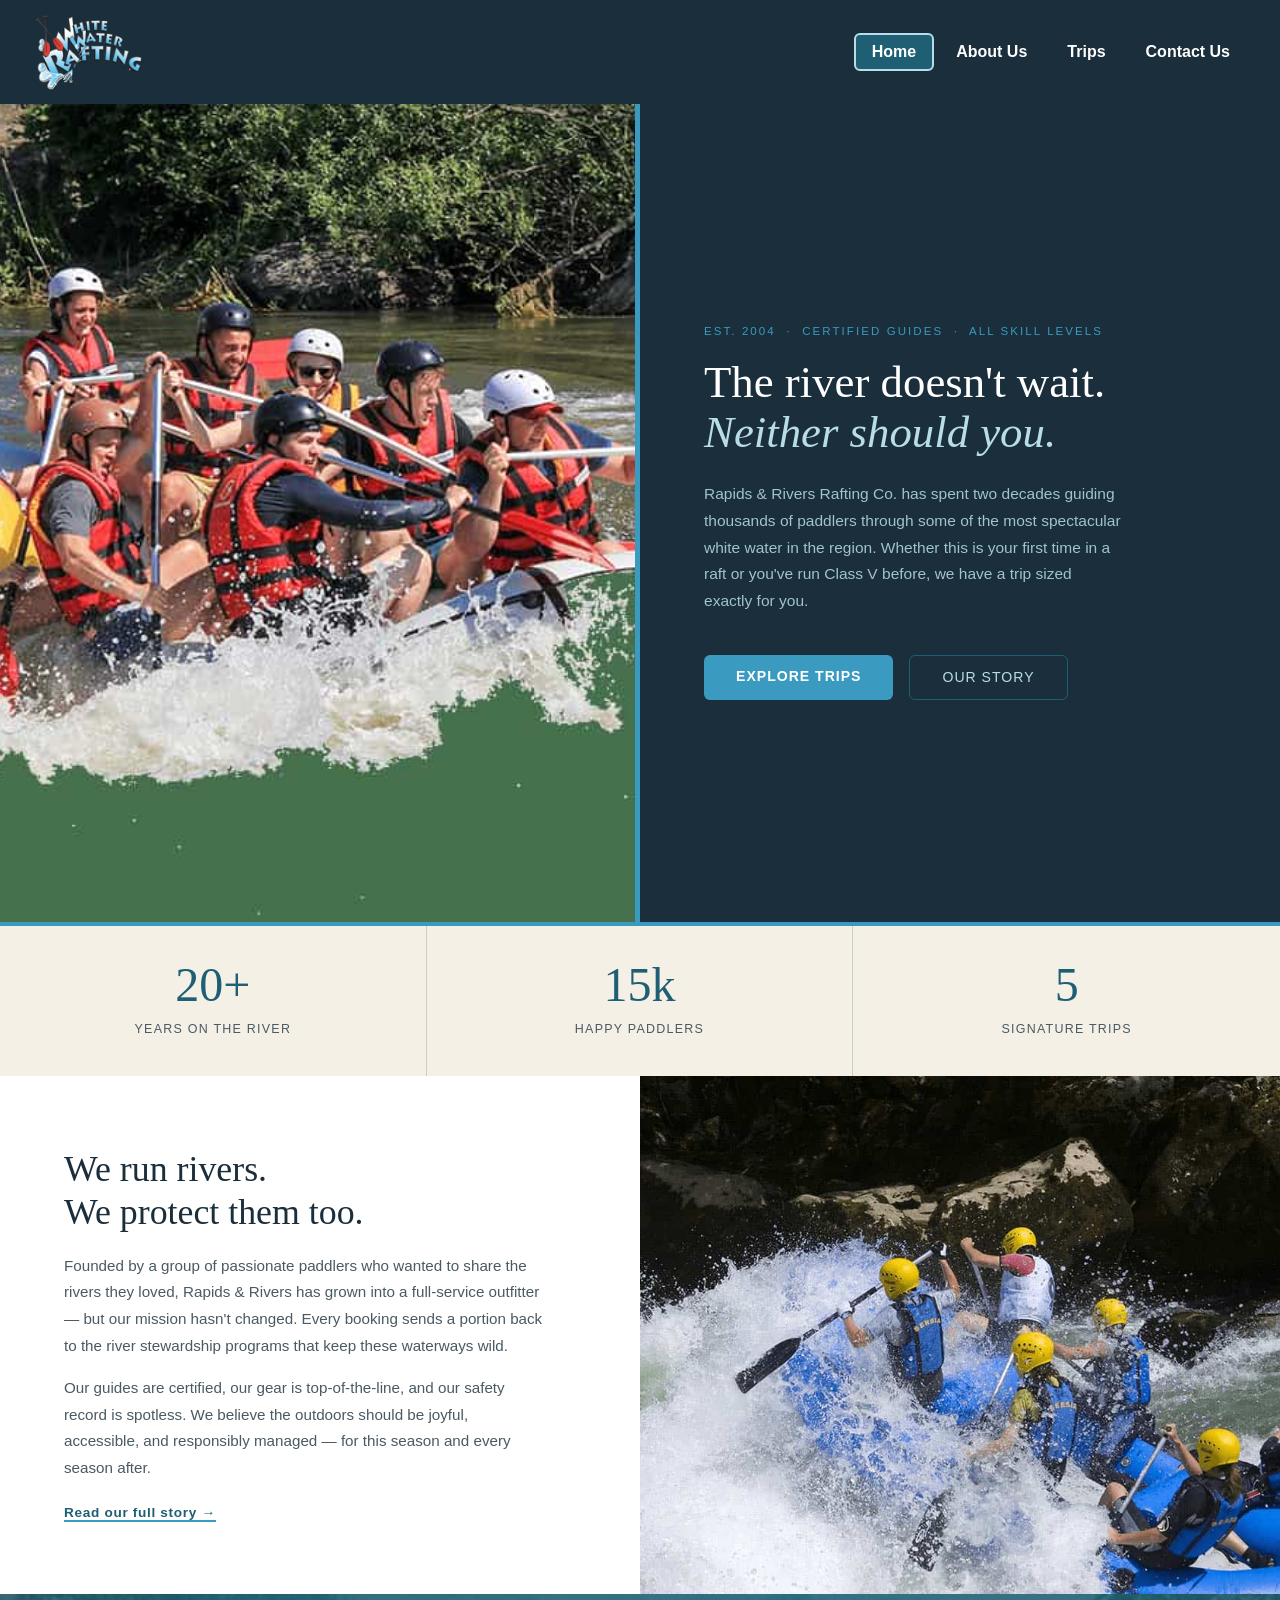
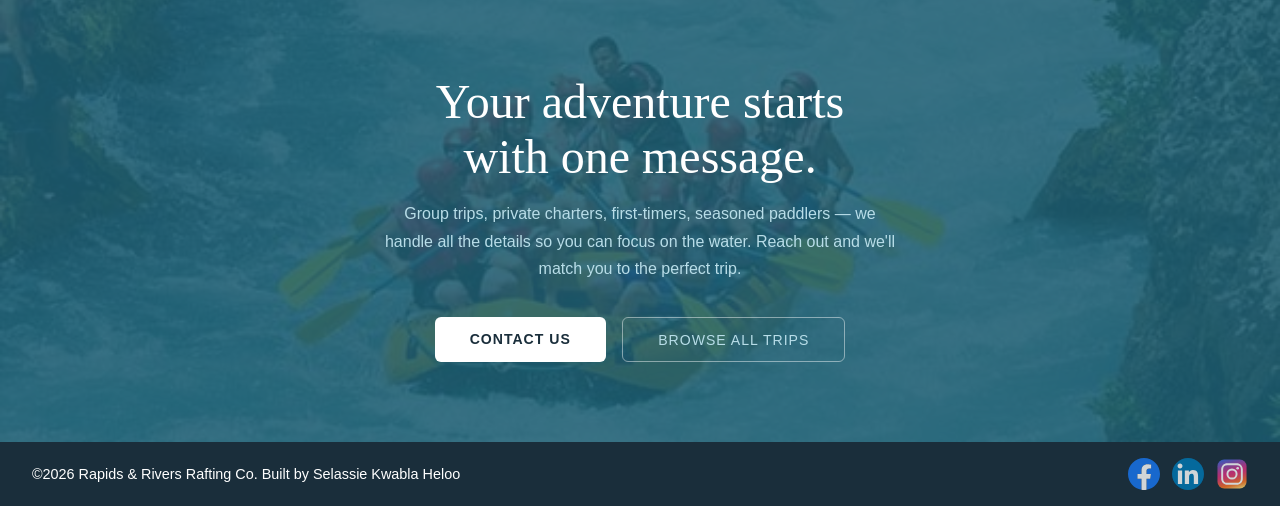
==== wwr/index.html @ 4402f6df "Rafting Site – Home and Trips Pages" ====
<!DOCTYPE html>
<html lang="en-US">

<head>
    <meta charset="utf-8">
    <meta name="viewport" content="width=device-width, initial-scale=1.0">
    <title>Rapids & Rivers Rafting Co. — White Water Adventures</title>
    <meta name="description"
      content="Rapids & Rivers Rafting Co. offers guided white-water rafting trips for every skill level. Explore our trips and book your river adventure today.">
    <meta name="author" content="Selassie Kwabla Heloo">
    <link rel="stylesheet" href="styles/rafting.css">
</head>

<body class="page-home">

    <header>
        <img src="images/logo.png" alt="Rapids & Rivers Rafting Co. logo">
        <nav>
            <a href="index.html" class="current">Home</a>
            <a href="about.html">About Us</a>
            <a href="trips.html">Trips</a>
            <a href="contact.html">Contact Us</a>
        </nav>
    </header>

    <main>

        <!-- ── Split Hero ── -->
        <section class="split-hero">
            <div class="split-hero__image">
                <img src="images/hero.jpg"
                  alt="A raft charging through white-water rapids at golden hour">
            </div>
            <div class="split-hero__content">
                <p class="split-hero__eyebrow">Est. 2004 &nbsp;·&nbsp; Certified Guides
                    &nbsp;·&nbsp; All Skill Levels</p>
                <h1 class="split-hero__headline">
                    The river doesn't wait.<br>
                    <em>Neither should you.</em>
                </h1>
                <p class="split-hero__body">
                    Rapids &amp; Rivers Rafting Co. has spent two decades guiding thousands of
                    paddlers through some of the most spectacular white water in the region.
                    Whether this is your first time in a raft or you've run Class&nbsp;V before,
                    we have a trip sized exactly for you.
                </p>
                <div class="hero-actions">
                    <a href="trips.html" class="btn-primary">Explore Trips</a>
                    <a href="about.html" class="btn-ghost">Our Story</a>
                </div>
            </div>
        </section>

        <!-- ── Trust Stats ── -->
        <div class="stats-bar">
            <div class="stat">
                <span class="stat__number">20+</span>
                <span class="stat__label">Years on the River</span>
            </div>
            <div class="stat">
                <span class="stat__number">15k</span>
                <span class="stat__label">Happy Paddlers</span>
            </div>
            <div class="stat">
                <span class="stat__number">5</span>
                <span class="stat__label">Signature Trips</span>
            </div>
        </div>

        <!-- ── Brand / Story Strip ── -->
        <div class="brand-strip">
            <div class="brand-strip__text">
                <h2>We run rivers.<br>We protect them too.</h2>
                <p>
                    Founded by a group of passionate paddlers who wanted to share the rivers they
                    loved, Rapids &amp; Rivers has grown into a full-service outfitter — but our
                    mission hasn't changed. Every booking sends a portion back to the river
                    stewardship programs that keep these waterways wild.
                </p>
                <p>
                    Our guides are certified, our gear is top-of-the-line, and our safety record
                    is spotless. We believe the outdoors should be joyful, accessible, and
                    responsibly managed — for this season and every season after.
                </p>
                <a href="about.html" class="story-link">Read our full story →</a>
            </div>
            <div class="brand-strip__image">
                <img src="images/rafting1.jpg"
                  alt="Guide leading a raft through a scenic canyon rapid">
            </div>
        </div>

        <!-- ── Final CTA ── -->
        <section class="final-cta">
            <h2>Your adventure starts<br>with one message.</h2>
            <p>
                Group trips, private charters, first-timers, seasoned paddlers — we handle all
                the details so you can focus on the water. Reach out and we'll match you to the
                perfect trip.
            </p>
            <div class="final-cta-actions">
                <a href="contact.html" class="btn-white">Contact Us</a>
                <a href="trips.html" class="btn-ghost-light">Browse All Trips</a>
            </div>
        </section>

    </main>

    <footer>
        <p>©2026 Rapids &amp; Rivers Rafting Co. Built by Selassie Kwabla Heloo</p>
        <nav class="socialmedia">
            <a href="https://facebook.com" target="_blank">
                <img src="images/facebook.svg" alt="Facebook Icon">
            </a>
            <a href="https://linkedin.com" target="_blank">
                <img src="images/linkedin.svg" alt="LinkedIn Icon">
            </a>
            <a href="https://instagram.com" target="_blank">
                <img src="images/instagram.svg" alt="Instagram Icon">
            </a>
        </nav>
    </footer>

</body>

</html>
---- wwr/styles/rafting.css ----
/* ============================================================
   Rapids & Rivers Rafting Co. — rafting.css
   ============================================================ */

/* ── Variables ── */
:root {
    --rapids-dark: #1a2e3b;
    --rapids-mid: #1e5f74;
    --rapids-light: #3a9abf;
    --rapids-foam: #b8dde8;
    --sand: #f4f0e6;
    --white: #fff;
    --text-dark: #1c1c1c;
    --text-light: #fff;
    --text-muted: #4a5a63;
    --accent: #333;
    --border-light: #ccc;
    --border-mid: #888;
    --border-dark: #999;
    --bg-light: #f0f0f0;
    --bg-mid: #e8e8e8;
    --bg-dark: #ddd;
    --bg-hover: #d5d5d5;
    --placeholder: #bbb;
    --overlay: rgba(26, 46, 59, 0.6);
    --overlay-light: rgba(26, 46, 59, 0.55);

    --font-display: Georgia, 'Times New Roman', serif;
    --font-body: 'Helvetica Neue', Helvetica, Arial, sans-serif;

    --max-width: 1100px;
    --radius: 6px;
}

/* ── Reset ── */
*,
*::before,
*::after {
    margin: 0;
    padding: 0;
    box-sizing: border-box;
}

/* ── Base ── */
body {
    font: 1rem/1.6 var(--font-body);
    background: var(--sand);
    color: var(--text-dark);
}

img {
    display: block;
    max-width: 100%;
}

/* ============================================================
   HEADER & NAV
   ============================================================ */
header,
footer,
.hero,
.history,
.adventure,
.page-contact main {
    max-width: var(--max-width);
    margin: 0 auto;
}

header {
    display: grid;
    grid-template-columns: auto 1fr;
    align-items: center;
    gap: 1rem;
    background: var(--rapids-dark);
    padding: 0.75rem 2rem;
}

header img {
    height: 80px;
}

header nav {
    display: flex;
    justify-content: flex-end;
    gap: 0.25rem;
}

header nav a {
    padding: 0.5rem 1rem;
    font: 600 1rem var(--font-body);
    color: var(--text-light);
    text-decoration: none;
    border: 2px solid transparent;
    border-radius: var(--radius);
    transition: 0.2s;
}

header nav a:hover,
header nav a.current {
    background: var(--rapids-mid);
    border-color: var(--rapids-foam);
}

/* ============================================================
   HERO
   ============================================================ */
.hero {
    position: relative;
    text-align: center;
    background: var(--white);
    overflow: hidden;
}

.hero > img {
    width: 100%;
    height: 420px;
    object-fit: cover;
}

.hero h1 {
    position: absolute;
    top: 1rem;
    left: 50%;
    transform: translateX(-50%);
    width: 90%;
    font: 2.25rem var(--font-display);
    color: var(--text-light);
    text-shadow: 0 2px 6px rgba(0, 0, 0, 0.7);
    background: var(--overlay-light);
    padding: 0.6rem 1.5rem;
    border-radius: var(--radius);
}

.hero article {
    position: absolute;
    bottom: 0;
    left: 0;
    right: 0;
    display: flex;
    gap: 1.5rem;
    padding: 1rem 2rem 1.5rem;
    text-align: left;
    background: var(--overlay);
}

.hero article p {
    flex: 1;
    color: var(--text-light);
    line-height: 1.7;
}

.hero article img {
    width: 180px;
    height: 160px;
    object-fit: cover;
    border-radius: var(--radius);
    border: 3px solid var(--rapids-foam);
}

/* ============================================================
   HISTORY
   ============================================================ */
.history {
    background: var(--rapids-dark);
    color: var(--text-light);
    padding: 2.5rem 2rem;
}

.history h2 {
    font: 1.75rem var(--font-display);
    text-align: center;
    margin-bottom: 1.5rem;
    color: var(--rapids-foam);
    letter-spacing: 0.04em;
}

.history-grid {
    display: grid;
    grid-template-columns: 1fr auto 1fr;
    gap: 1.5rem;
    align-items: center;
}

.history-grid p {
    line-height: 1.7;
    color: var(--rapids-foam);
    font-size: 0.95rem;
}

.history-grid img {
    width: 200px;
    height: 200px;
    object-fit: cover;
    border-radius: 50%;
    border: 4px solid var(--rapids-light);
}

/* ============================================================
   ADVENTURE GALLERY
   ============================================================ */
.adventure {
    padding: 2.5rem 1rem;
}

.adventure h2 {
    font: 1.75rem var(--font-display);
    text-align: center;
    color: var(--rapids-dark);
    margin-bottom: 1.5rem;
    border-bottom: 3px solid var(--rapids-light);
    padding-bottom: 0.5rem;
}

.adventure-gallery {
    display: flex;
    gap: 1rem;
    justify-content: space-between;
}

.adventure-gallery figure {
    flex: 1;
    display: flex;
    flex-direction: column;
    align-items: center;
    background: var(--white);
    border-radius: var(--radius);
    overflow: hidden;
    box-shadow: 0 2px 8px rgba(0, 0, 0, 0.1);
}

.adventure-gallery img {
    width: 100%;
    aspect-ratio: 1;
    object-fit: cover;
}

.adventure-gallery figcaption {
    padding: 0.5rem 0.25rem;
    font: 600 0.8rem var(--font-body);
    color: var(--text-muted);
    text-align: center;
}

/* ============================================================
   CONTACT PAGE
   ============================================================ */
.page-contact main {
    padding: 1.5rem 2rem;
}

.contact-info {
    text-align: center;
    margin-bottom: 1.5rem;
}

.contact-info h1 {
    font: 1.6rem var(--font-display);
    margin-bottom: 0.25rem;
}

.contact-info p {
    font-size: 0.9rem;
    margin: 0.15rem 0;
}

.contact-info a {
    color: inherit;
    text-decoration: none;
}

.contact-info a:hover {
    text-decoration: underline;
}

/* Map + Form */
.contact-layout {
    display: grid;
    grid-template-columns: 1fr 1fr;
    gap: 2rem;
    margin-bottom: 1.5rem;
    align-items: start;
}

.contact-map iframe {
    width: 100%;
    height: 320px;
    border: 1px solid var(--border-light);
}

/* Form */
.contact-form form {
    display: flex;
    flex-direction: column;
    gap: 0.75rem;
}

.contact-form-group {
    display: flex;
    flex-direction: column;
}

.contact-form-group > label:first-child {
    font-size: 0.85rem;
    margin-bottom: 0.25rem;
}

.contact-form-group :is(input[type="text"], input[type="email"], textarea) {
    padding: 0.5rem 0.6rem;
    border: 1px solid var(--border-mid);
    border-radius: 3px;
    font: 0.9rem var(--font-body);
    width: 100%;
}

.contact-form-group ::placeholder {
    color: var(--placeholder);
}

.contact-form-group textarea {
    resize: vertical;
    min-height: 80px;
}

/* Radio & Checkbox */
.contact-choice-group {
    display: flex;
    flex-direction: column;
    gap: 0.35rem;
    margin-top: 0.25rem;
}

.contact-choice-group label {
    display: flex;
    align-items: center;
    gap: 0.4rem;
    font-size: 0.85rem;
    cursor: pointer;
}

.contact-choice-group input {
    width: 14px;
    height: 14px;
    accent-color: var(--accent);
    cursor: pointer;
}

/* Submit */
.contact-form button[type="submit"] {
    padding: 0.6rem 1rem;
    background: var(--bg-mid);
    color: var(--text-dark);
    border: 1px solid var(--border-mid);
    border-radius: 3px;
    font: 0.9rem var(--font-body);
    cursor: pointer;
    width: 100%;
    transition: 0.2s;
}

.contact-form button[type="submit"]:hover {
    background: var(--bg-hover);
}

/* Employees */
.contact-employees {
    background: var(--bg-light);
    border: 2px solid var(--border-dark);
    padding: 1.25rem 2rem;
    text-align: center;
}

.contact-employees h2 {
    font: bold 1.4rem var(--font-display);
    margin-bottom: 1rem;
}

.contact-employee-grid {
    display: grid;
    grid-template-columns: repeat(3, 1fr);
    gap: 2rem;
    justify-items: center;
}

.contact-employee-grid img {
    width: 100px;
    height: 80px;
    object-fit: cover;
    background: var(--bg-dark);
    margin: 0 auto;
}

.contact-employee-grid figcaption {
    font-size: 0.8rem;
    margin-top: 0.4rem;
}

/* ============================================================
   FOOTER
   ============================================================ */
footer {
    display: flex;
    justify-content: space-between;
    align-items: center;
    background: var(--rapids-dark);
    color: var(--text-light);
    padding: 1rem 2rem;
    font-size: 0.9rem;
}

.socialmedia {
    display: flex;
    gap: 0.75rem;
}

.socialmedia a {
    opacity: 0.8;
    transition: 0.2s;
}

.socialmedia a:hover {
    opacity: 1;
}

.socialmedia img {
    width: 32px;
    height: 32px;
}

/* ============================================================
   RESPONSIVE
   ============================================================ */
@media (max-width: 768px) {

    header,
    .history-grid,
    .hero article,
    .contact-layout,
    .contact-employee-grid,
    footer {
        grid-template-columns: 1fr;
    }

    header,
    .history-grid,
    footer {
        text-align: center;
    }

    header img,
    .history-grid img {
        margin: 0 auto;
    }

    header nav {
        justify-content: center;
        flex-wrap: wrap;
    }

    .hero h1 {
        font-size: 1.6rem;
        margin: 0 0.5rem 1rem;
    }

    .hero article {
        flex-direction: column;
        padding: 1rem;
    }

    .hero article img {
        width: 100%;
        height: 200px;
    }

    .adventure-gallery {
        flex-wrap: wrap;
    }

    .adventure-gallery figure {
        flex: 1 1 calc(50% - 0.5rem);
    }

    footer {
        gap: 1rem;
    }
}

/* ── Trips-page styles ── */

/* CTA Banner */
.cta-banner {
    background: linear-gradient(135deg, #1a3a2a 0%, #0d5c3a 60%, #1a6b47 100%);
    color: #fff;
    text-align: center;
    padding: 3rem 1.5rem;
    position: relative;
    overflow: hidden;
}

.cta-banner::before {
    content: "";
    position: absolute;
    inset: 0;
    background: url("images/rafting2.jpg") center/cover no-repeat;
    opacity: 0.18;
}

.cta-banner > * {
    position: relative;
}

.cta-banner h2 {
    font-size: clamp(1.6rem, 4vw, 2.4rem);
    margin: 0 0 0.75rem;
    letter-spacing: 0.02em;
}

.cta-banner p {
    font-size: 1.05rem;
    max-width: 560px;
    margin: 0 auto 1.5rem;
    opacity: 0.92;
}

.cta-banner a.btn {
    display: inline-block;
    background: #e8a020;
    color: #0d1f16;
    font-weight: 700;
    font-size: 1rem;
    padding: 0.8rem 2.2rem;
    border-radius: 3px;
    text-decoration: none;
    letter-spacing: 0.05em;
    text-transform: uppercase;
    transition: background 0.2s, transform 0.15s;
}

.cta-banner a.btn:hover {
    background: #f5b830;
    transform: translateY(-2px);
}

/* ── Trip Cards ── */
.trips-section {
    padding: 3.5rem 1.5rem;
    max-width: 1100px;
    margin: 0 auto;
}

.trips-section h2 {
    font-size: clamp(1.5rem, 3.5vw, 2.2rem);
    color: #0d5c3a;
    margin-bottom: 2.5rem;
    text-align: center;
    letter-spacing: 0.02em;
}

/* Grid: two columns on wider screens, one on narrow */
.trip-grid {
    display: grid;
    grid-template-columns: repeat(auto-fit, minmax(300px, 1fr));
    gap: 2rem;
}

.trip-card {
    background: #fff;
    border-radius: 6px;
    box-shadow: 0 2px 12px rgba(0, 0, 0, 0.10);
    overflow: hidden;
    display: flex;
    flex-direction: column;
    transition: transform 0.2s, box-shadow 0.2s;
}

.trip-card:hover {
    transform: translateY(-4px);
    box-shadow: 0 6px 24px rgba(0, 0, 0, 0.14);
}

.trip-card img {
    width: 100%;
    height: 220px;
    object-fit: cover;
    display: block;
}

.trip-card-body {
    padding: 1.4rem 1.5rem 1.6rem;
    flex: 1;
    display: flex;
    flex-direction: column;
}

.trip-card-meta {
    display: flex;
    gap: 0.75rem;
    flex-wrap: wrap;
    margin-bottom: 0.7rem;
}

.badge {
    font-size: 0.72rem;
    font-weight: 700;
    letter-spacing: 0.08em;
    text-transform: uppercase;
    padding: 0.2rem 0.6rem;
    border-radius: 20px;
}

.badge-level-beginner {
    background: #d4edda;
    color: #1a5c2a;
}

.badge-level-intermediate {
    background: #fff3cd;
    color: #7a5500;
}

.badge-level-advanced {
    background: #f8d7da;
    color: #7a1a1a;
}

.badge-duration {
    background: #e8f0fe;
    color: #1a3a7a;
}

.trip-card h3 {
    font-size: 1.25rem;
    color: #0d1f16;
    margin: 0 0 0.6rem;
}

.trip-card p {
    font-size: 0.95rem;
    color: #3d5048;
    line-height: 1.65;
    margin: 0 0 1rem;
    flex: 1;
}

.trip-card .highlights {
    list-style: none;
    padding: 0;
    margin: 0 0 1.2rem;
}

.trip-card .highlights li {
    font-size: 0.88rem;
    color: #3d5048;
    padding: 0.2rem 0;
}

.trip-card .highlights li::before {
    content: "✓ ";
    color: #0d5c3a;
    font-weight: 700;
}

.trip-card .price {
    font-size: 1.1rem;
    font-weight: 700;
    color: #0d5c3a;
}

/* ── Comparison Table ── */
.table-section {
    background: #f4f8f5;
    padding: 3.5rem 1.5rem;
}

.table-section h2 {
    font-size: clamp(1.5rem, 3.5vw, 2.2rem);
    color: #0d5c3a;
    text-align: center;
    margin-bottom: 2rem;
}

.table-wrapper {
    overflow-x: auto;
    max-width: 1000px;
    margin: 0 auto;
    border-radius: 6px;
    box-shadow: 0 2px 14px rgba(0, 0, 0, 0.09);
}

table {
    width: 100%;
    border-collapse: collapse;
    background: #fff;
    font-size: 0.93rem;
}

thead {
    background: #0d5c3a;
    color: #fff;
}

thead th {
    padding: 1rem 1.2rem;
    text-align: left;
    font-weight: 700;
    letter-spacing: 0.04em;
    font-size: 0.85rem;
    text-transform: uppercase;
}

tbody tr:nth-child(even) {
    background: #f0f6f2;
}

tbody tr:hover {
    background: #ddeee5;
    transition: background 0.15s;
}

tbody td {
    padding: 0.85rem 1.2rem;
    color: #2a3d30;
    border-bottom: 1px solid #e0ebe4;
    vertical-align: middle;
}

tbody td:first-child {
    font-weight: 600;
}

.level-pill {
    display: inline-block;
    font-size: 0.75rem;
    font-weight: 700;
    padding: 0.15rem 0.55rem;
    border-radius: 20px;
}

.pill-beginner {
    background: #d4edda;
    color: #1a5c2a;
}

.pill-intermediate {
    background: #fff3cd;
    color: #7a5500;
}

.pill-advanced {
    background: #f8d7da;
    color: #7a1a1a;
}

/* ============================================================
   HOME PAGE  (index.html)
   ============================================================ */

/* Make header & footer span full viewport width on home page */
.page-home header,
.page-home footer {
    max-width: 100%;
}

/* ── Split Hero ── */
.split-hero {
    display: grid;
    grid-template-columns: 1fr 1fr;
    min-height: calc(100vh - 82px);
    width: 100%;
}

.split-hero__image {
    position: relative;
    overflow: hidden;
}

.split-hero__image img {
    position: absolute;
    inset: 0;
    width: 100%;
    height: 100%;
    object-fit: cover;
    object-position: center 30%;
    transition: transform 8s ease;
}

.split-hero__image:hover img {
    transform: scale(1.04);
}

.split-hero__image::after {
    content: "";
    position: absolute;
    top: 0;
    right: 0;
    bottom: 0;
    width: 5px;
    background: var(--rapids-light);
}

.split-hero__content {
    background: var(--rapids-dark);
    display: flex;
    flex-direction: column;
    justify-content: center;
    padding: 4rem 3.5rem 4rem 4rem;
}

.split-hero__eyebrow {
    font: 0.72rem/1 var(--font-body);
    letter-spacing: 0.18em;
    text-transform: uppercase;
    color: var(--rapids-light);
    margin-bottom: 1.2rem;
}

.split-hero__headline {
    font: normal clamp(2rem, 3.5vw, 3.2rem)/1.12 var(--font-display);
    color: var(--text-light);
    margin-bottom: 1.5rem;
}

.split-hero__headline em {
    font-style: italic;
    color: var(--rapids-foam);
}

.split-hero__body {
    font: 0.97rem/1.72 var(--font-body);
    color: var(--rapids-foam);
    opacity: 0.85;
    max-width: 420px;
    margin-bottom: 2.5rem;
}

.hero-actions {
    display: flex;
    flex-wrap: wrap;
    gap: 1rem;
}

.btn-primary {
    display: inline-block;
    background: var(--rapids-light);
    color: var(--text-light);
    font: 700 0.88rem/1 var(--font-body);
    letter-spacing: 0.07em;
    text-transform: uppercase;
    padding: 0.9rem 2rem;
    border-radius: var(--radius);
    text-decoration: none;
    transition: background 0.2s, transform 0.15s;
}

.btn-primary:hover {
    background: var(--rapids-mid);
    transform: translateY(-2px);
}

.btn-ghost {
    display: inline-block;
    border: 1.5px solid var(--rapids-mid);
    color: var(--rapids-foam);
    font: 0.88rem/1 var(--font-body);
    letter-spacing: 0.07em;
    text-transform: uppercase;
    padding: 0.9rem 2rem;
    border-radius: var(--radius);
    text-decoration: none;
    transition: border-color 0.2s, color 0.2s;
}

.btn-ghost:hover {
    border-color: var(--rapids-foam);
    color: var(--text-light);
}

/* ── Stats Bar ── */
.stats-bar {
    display: grid;
    grid-template-columns: repeat(3, 1fr);
    background: var(--sand);
    border-top: 4px solid var(--rapids-light);
    width: 100%;
}

.stat {
    padding: 2.2rem 1.5rem;
    text-align: center;
    border-right: 1px solid var(--border-light);
}

.stat:last-child {
    border-right: none;
}

.stat__number {
    display: block;
    font: normal clamp(2rem, 4vw, 3rem)/1 var(--font-display);
    color: var(--rapids-mid);
    margin-bottom: 0.35rem;
}

.stat__label {
    font: 0.78rem/1 var(--font-body);
    letter-spacing: 0.1em;
    text-transform: uppercase;
    color: var(--text-muted);
}

/* ── Brand / Story Strip ── */
.brand-strip {
    display: grid;
    grid-template-columns: 1fr 1fr;
    width: 100%;
}

.brand-strip__text {
    padding: 4.5rem 4rem 4.5rem 5vw;
    display: flex;
    flex-direction: column;
    justify-content: center;
    background: var(--white);
}

.brand-strip__text h2 {
    font: normal clamp(1.6rem, 2.8vw, 2.4rem)/1.2 var(--font-display);
    color: var(--rapids-dark);
    margin-bottom: 1.2rem;
}

.brand-strip__text p {
    font: 0.95rem/1.75 var(--font-body);
    color: var(--text-muted);
    max-width: 480px;
    margin-bottom: 1rem;
}

.brand-strip__text .story-link {
    font: 700 0.85rem/1 var(--font-body);
    color: var(--rapids-mid);
    text-decoration: none;
    letter-spacing: 0.05em;
    border-bottom: 2px solid var(--rapids-light);
    padding-bottom: 1px;
    align-self: flex-start;
    margin-top: 0.5rem;
    transition: color 0.2s;
}

.brand-strip__text .story-link:hover {
    color: var(--rapids-dark);
}

.brand-strip__image {
    position: relative;
    min-height: 420px;
    overflow: hidden;
}

.brand-strip__image img {
    position: absolute;
    inset: 0;
    width: 100%;
    height: 100%;
    object-fit: cover;
}

/* ── Final CTA ── */
.final-cta {
    background: var(--rapids-mid);
    color: var(--text-light);
    padding: 5rem 2rem;
    text-align: center;
    position: relative;
    overflow: hidden;
    width: 100%;
}

.final-cta::before {
    content: "";
    position: absolute;
    inset: 0;
    background: url("../images/rafting3.jpg") center/cover no-repeat;
    opacity: 0.12;
}

.final-cta > * {
    position: relative;
}

.final-cta h2 {
    font: normal clamp(1.8rem, 4vw, 3rem)/1.15 var(--font-display);
    color: var(--text-light);
    margin-bottom: 1rem;
}

.final-cta p {
    font: 1rem/1.7 var(--font-body);
    color: var(--rapids-foam);
    max-width: 520px;
    margin: 0 auto 2.2rem;
}

.final-cta-actions {
    display: flex;
    justify-content: center;
    flex-wrap: wrap;
    gap: 1rem;
}

.btn-white {
    display: inline-block;
    background: var(--white);
    color: var(--rapids-dark);
    font: 700 0.88rem/1 var(--font-body);
    letter-spacing: 0.07em;
    text-transform: uppercase;
    padding: 0.9rem 2.2rem;
    border-radius: var(--radius);
    text-decoration: none;
    transition: background 0.2s, transform 0.15s;
}

.btn-white:hover {
    background: var(--rapids-foam);
    transform: translateY(-2px);
}

.btn-ghost-light {
    display: inline-block;
    border: 1.5px solid rgba(255, 255, 255, 0.45);
    color: var(--rapids-foam);
    font: 0.88rem/1 var(--font-body);
    letter-spacing: 0.07em;
    text-transform: uppercase;
    padding: 0.9rem 2.2rem;
    border-radius: var(--radius);
    text-decoration: none;
    transition: border-color 0.2s, color 0.2s;
}

.btn-ghost-light:hover {
    border-color: var(--white);
    color: var(--white);
}

/* ── Home Responsive ── */
@media (max-width: 800px) {
    .split-hero {
        grid-template-columns: 1fr;
        min-height: auto;
    }

    .split-hero__image {
        height: 52vw;
        min-height: 240px;
        position: relative;
    }

    .split-hero__image::after {
        display: none;
    }

    .split-hero__content {
        padding: 2.5rem 1.5rem;
    }

    .stats-bar {
        grid-template-columns: 1fr;
    }

    .stat {
        border-right: none;
        border-bottom: 1px solid var(--border-light);
    }

    .brand-strip {
        grid-template-columns: 1fr;
    }

    .brand-strip__image {
        min-height: 260px;
    }

    .brand-strip__text {
        padding: 2.5rem 1.5rem;
    }
}

@media (prefers-reduced-motion: reduce) {
    .split-hero__image img {
        transition: none;
    }
}
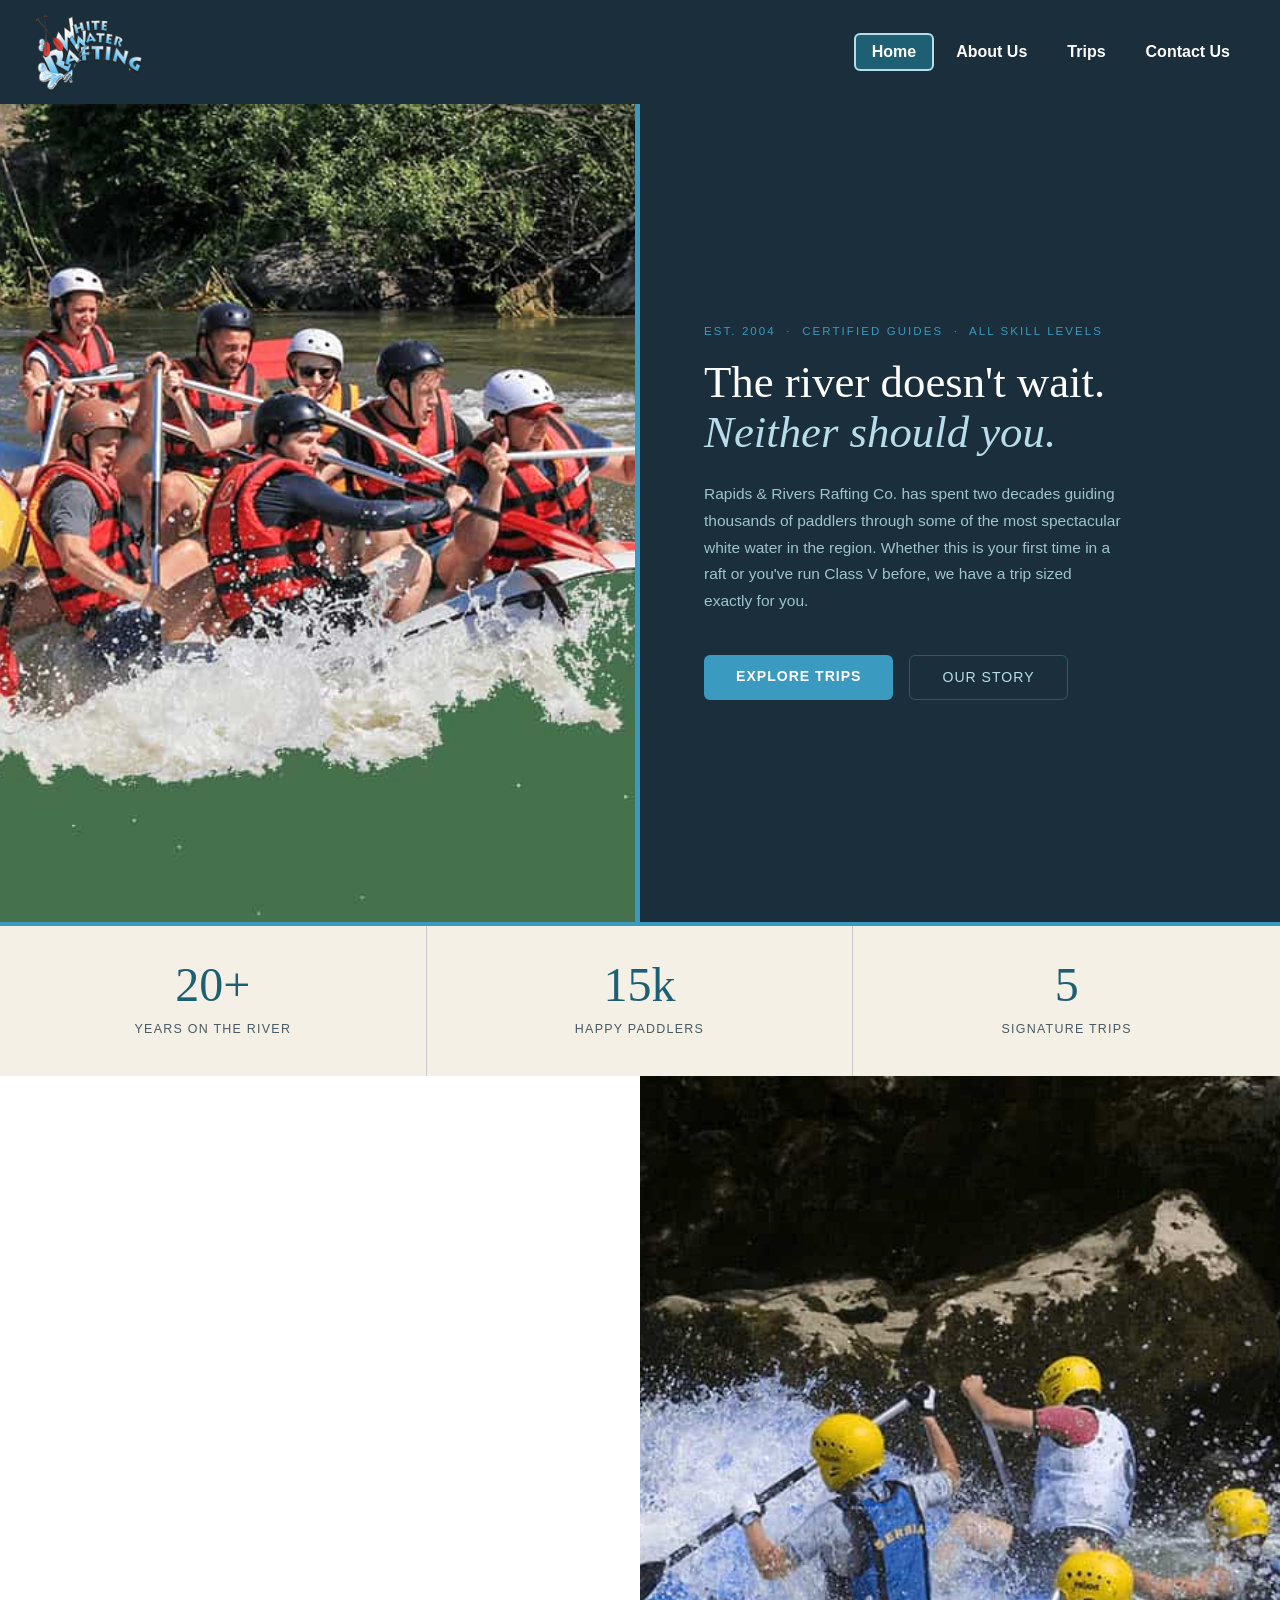
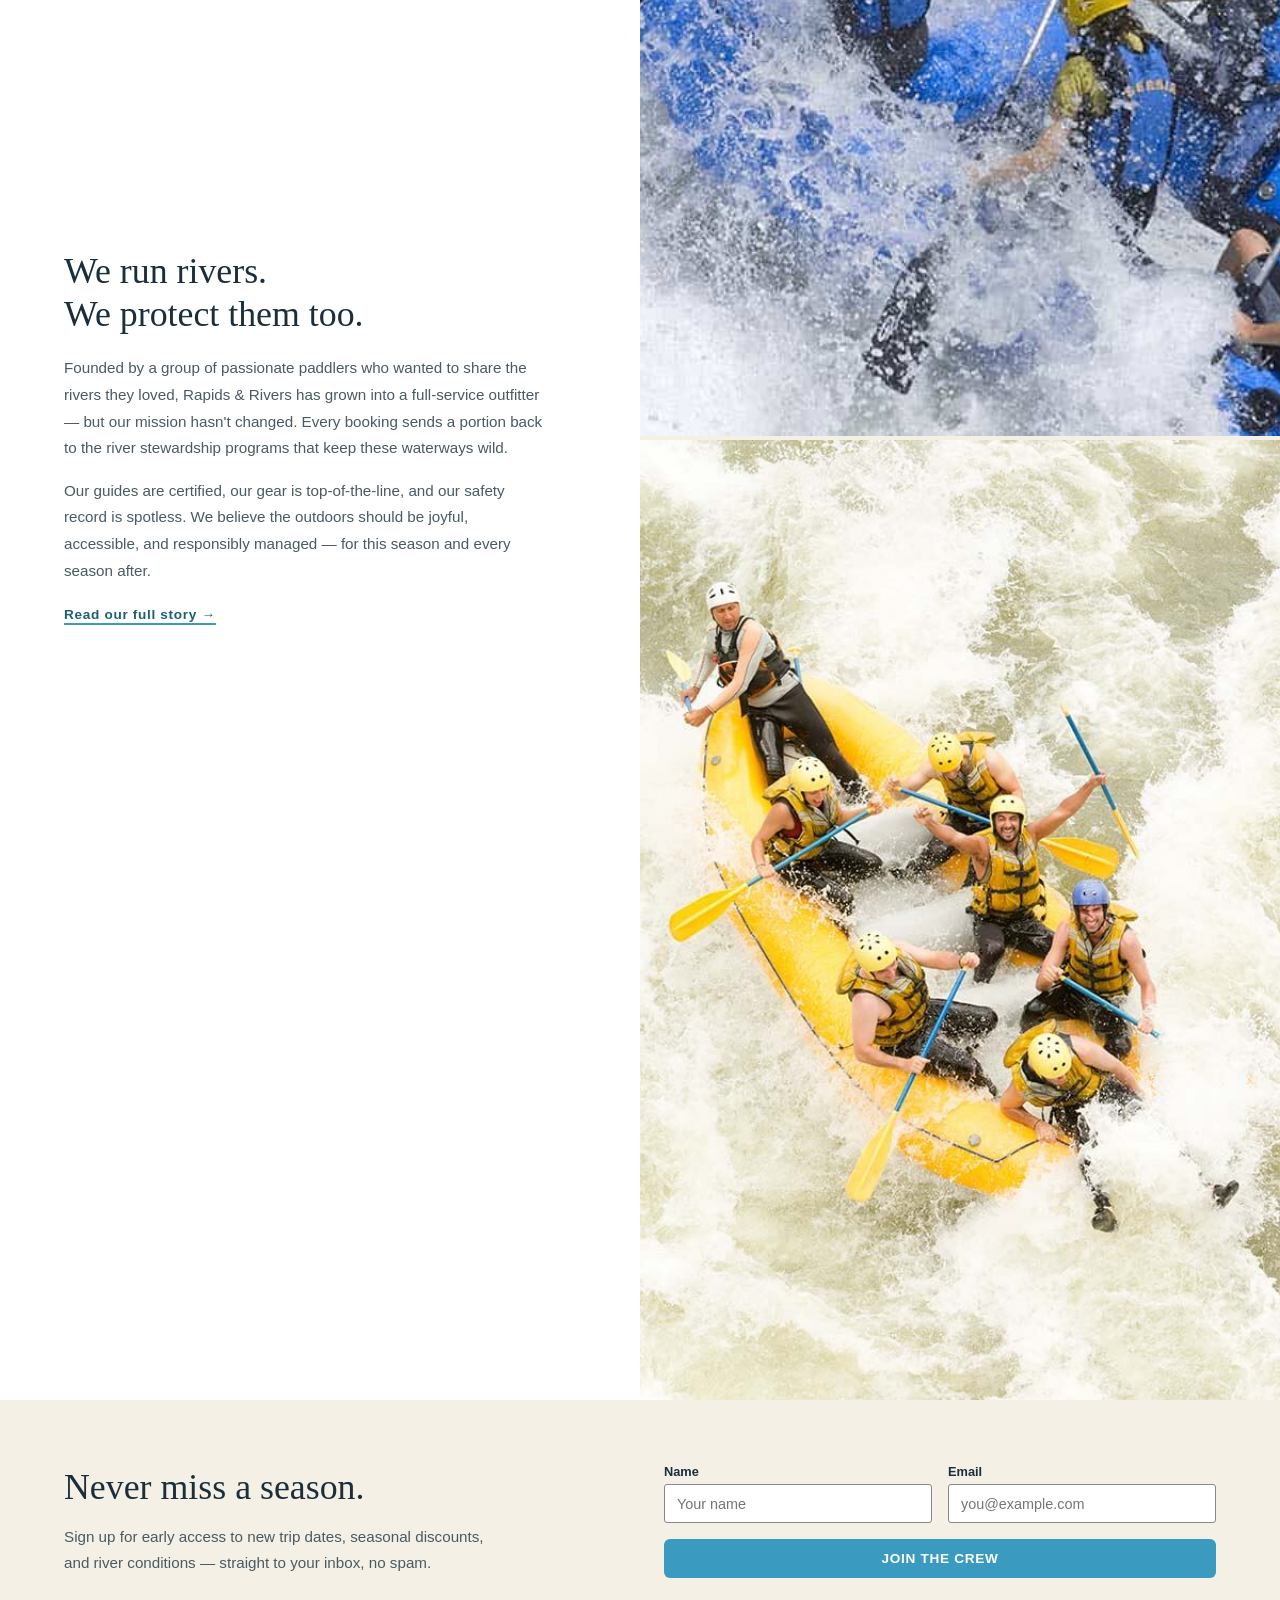
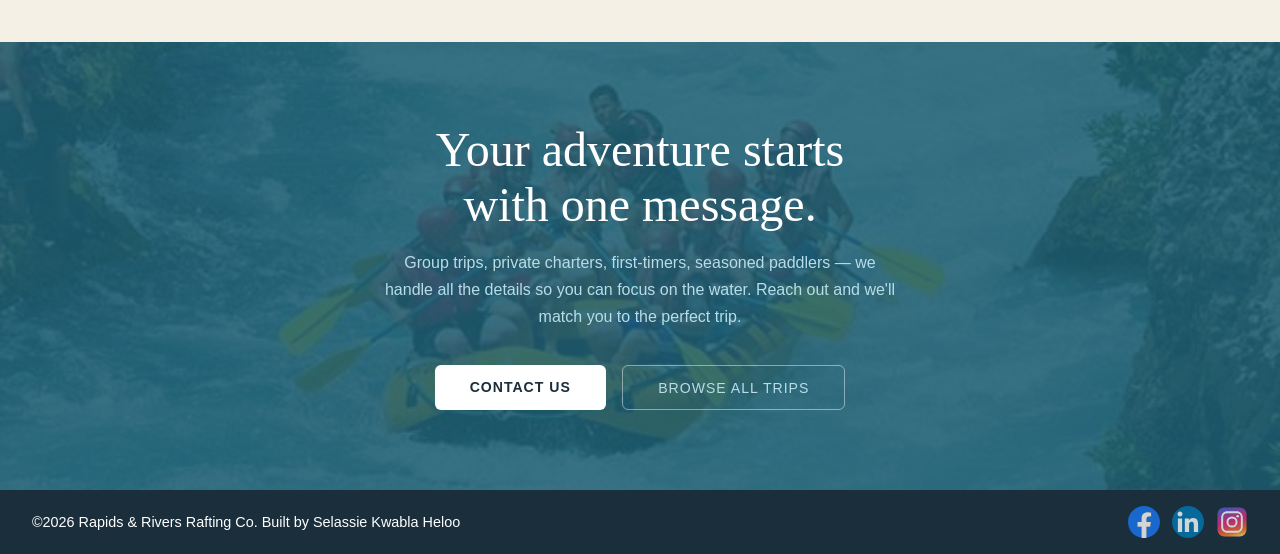
==== commit ea68cf7d: "Rafting Site – Home and Trips Pages" ====
--- a/wwr/index.html
+++ b/wwr/index.html
@@ -87,8 +87,34 @@
             <div class="brand-strip__image">
                 <img src="images/rafting1.jpg"
                   alt="Guide leading a raft through a scenic canyon rapid">
+                <img src="images/rafting4.jpg"
+                  alt="Paddlers enjoying a golden-hour run through the canyon">
             </div>
         </div>
+
+        <!-- ── Newsletter ── -->
+        <section class="newsletter">
+            <div class="newsletter__text">
+                <h2>Never miss a season.</h2>
+                <p>
+                    Sign up for early access to new trip dates, seasonal discounts, and
+                    river conditions — straight to your inbox, no spam.
+                </p>
+            </div>
+            <form class="newsletter__form" action="#" method="post">
+                <div class="newsletter-form-group">
+                    <label for="newsletter-name">Name</label>
+                    <input type="text" id="newsletter-name" name="name" placeholder="Your name"
+                      required>
+                </div>
+                <div class="newsletter-form-group">
+                    <label for="newsletter-email">Email</label>
+                    <input type="email" id="newsletter-email" name="email"
+                      placeholder="you@example.com" required>
+                </div>
+                <button type="submit">Join the Crew</button>
+            </form>
+        </section>
 
         <!-- ── Final CTA ── -->
         <section class="final-cta">
--- a/wwr/styles/rafting.css
+++ b/wwr/styles/rafting.css
@@ -952,17 +952,96 @@
 }
 
 .brand-strip__image {
-    position: relative;
+    display: grid;
+    grid-template-rows: 1fr 1fr;
+    gap: 4px;
     min-height: 420px;
     overflow: hidden;
 }
 
 .brand-strip__image img {
-    position: absolute;
-    inset: 0;
     width: 100%;
     height: 100%;
     object-fit: cover;
+}
+
+/* ── Newsletter ── */
+.newsletter {
+    display: grid;
+    grid-template-columns: 1fr 1fr;
+    align-items: center;
+    gap: 3rem;
+    background: var(--sand);
+    padding: 4rem 4rem;
+    width: 100%;
+}
+
+.newsletter__text h2 {
+    font: normal clamp(1.6rem, 2.8vw, 2.4rem)/1.2 var(--font-display);
+    color: var(--rapids-dark);
+    margin-bottom: 0.9rem;
+}
+
+.newsletter__text p {
+    font: 0.95rem/1.7 var(--font-body);
+    color: var(--text-muted);
+    max-width: 420px;
+}
+
+.newsletter__form {
+    display: grid;
+    grid-template-columns: 1fr 1fr;
+    gap: 1rem;
+    align-items: end;
+}
+
+.newsletter-form-group {
+    display: flex;
+    flex-direction: column;
+}
+
+.newsletter-form-group label {
+    font: 600 0.8rem var(--font-body);
+    color: var(--rapids-dark);
+    margin-bottom: 0.35rem;
+}
+
+.newsletter-form-group input {
+    padding: 0.65rem 0.75rem;
+    border: 1px solid var(--border-mid);
+    border-radius: 3px;
+    font: 0.9rem var(--font-body);
+    width: 100%;
+}
+
+.newsletter__form button {
+    grid-column: 1 / -1;
+    padding: 0.8rem 1rem;
+    background: var(--rapids-light);
+    color: var(--text-light);
+    border: none;
+    border-radius: var(--radius);
+    font: 700 0.85rem/1 var(--font-body);
+    letter-spacing: 0.05em;
+    text-transform: uppercase;
+    cursor: pointer;
+    transition: background 0.2s;
+}
+
+.newsletter__form button:hover {
+    background: var(--rapids-mid);
+}
+
+@media (max-width: 800px) {
+    .newsletter {
+        grid-template-columns: 1fr;
+        padding: 2.5rem 1.5rem;
+        gap: 1.5rem;
+    }
+
+    .newsletter__form {
+        grid-template-columns: 1fr;
+    }
 }
 
 /* ── Final CTA ── */
